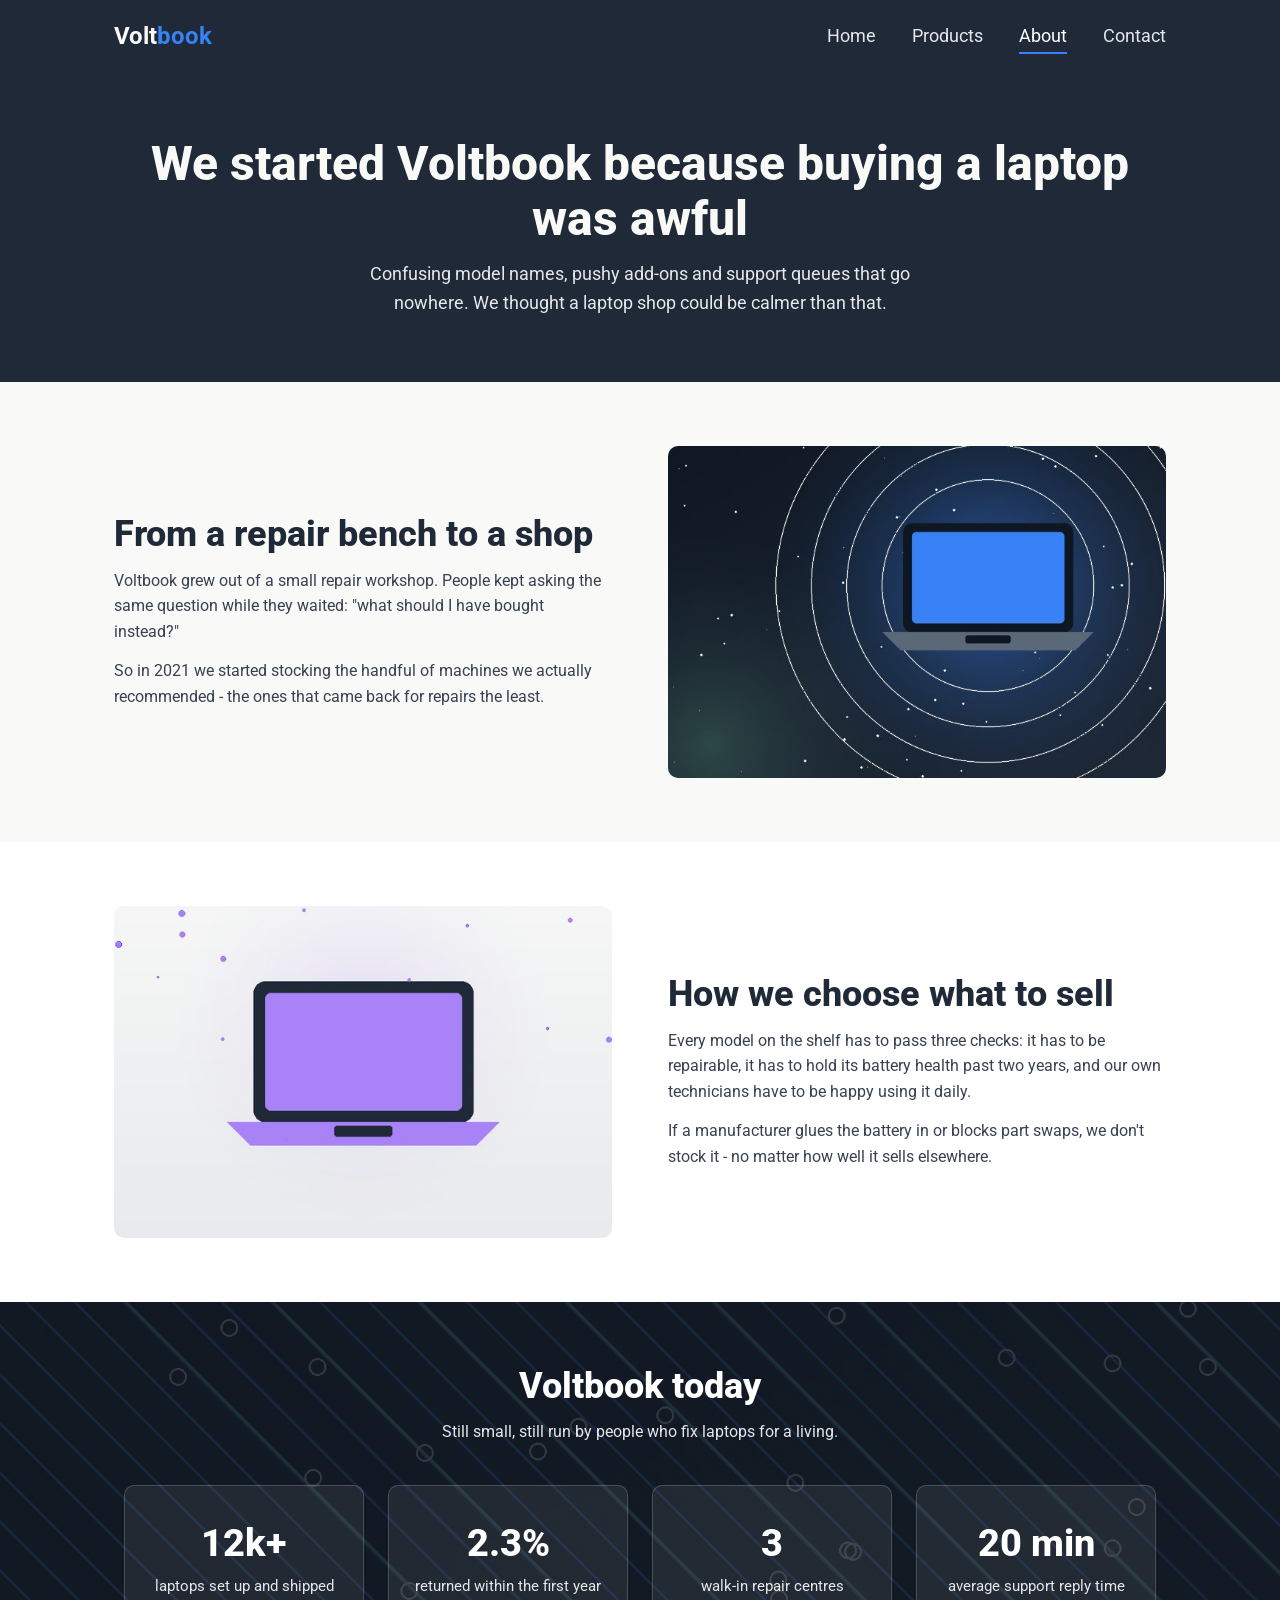
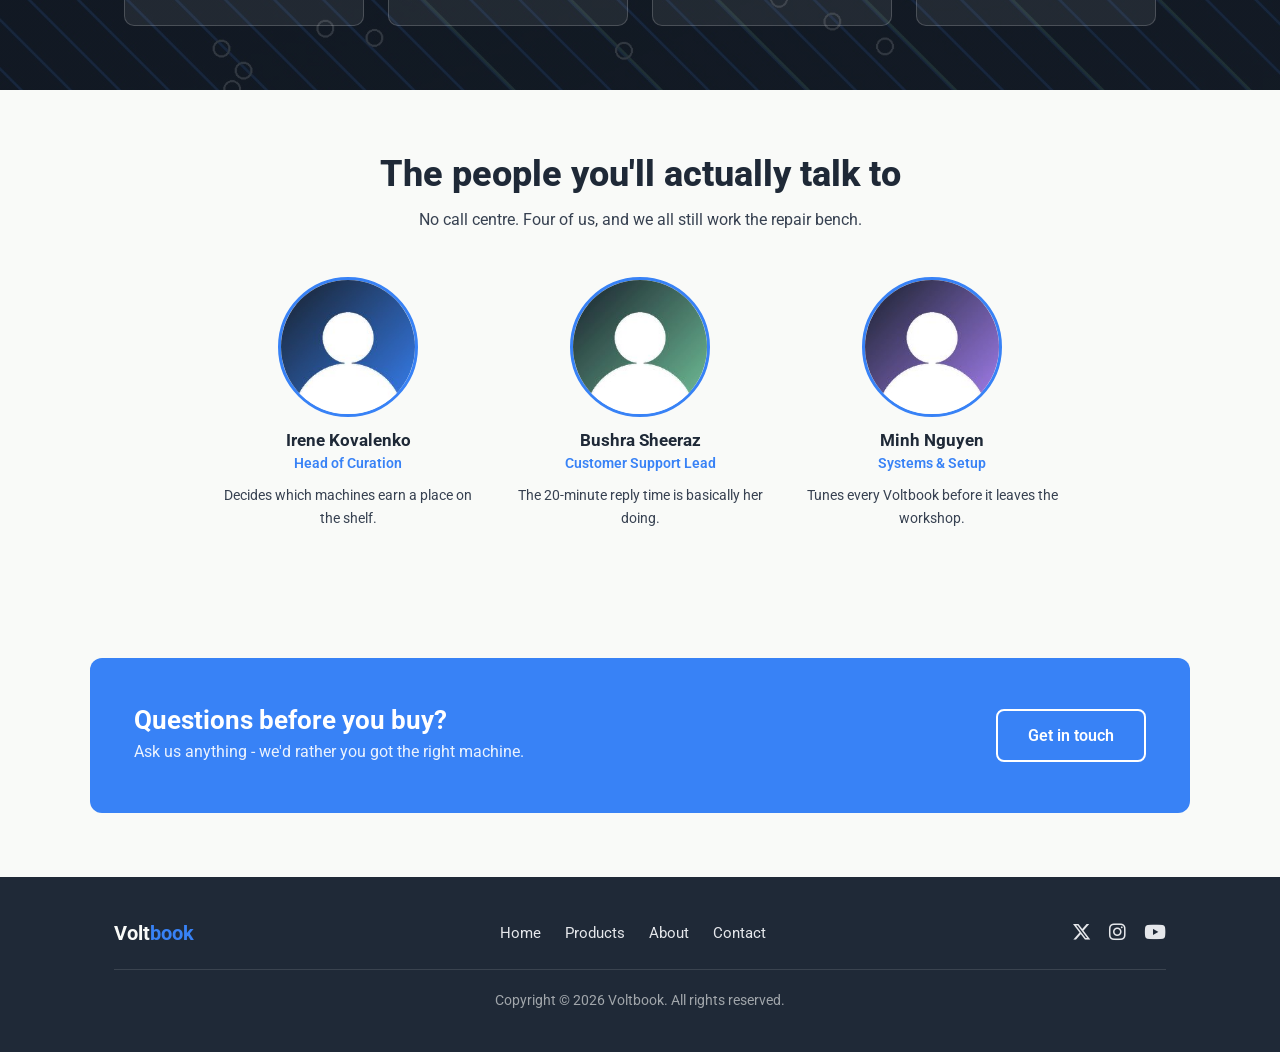
==== about.html @ 959df18a "Add About page Shared header/footer, dark page hero, two alternating flexbox split sections (story +" ====
<!doctype html>
<html lang="en">
  <head>
    <meta charset="UTF-8" />
    <meta name="viewport" content="width=device-width, initial-scale=1.0" />
    <meta
      name="description"
      content="How Voltbook started, how we choose which laptops to sell, and the small team behind the shop."
    />
    <title>About Voltbook - our story</title>

    <link rel="preconnect" href="https://fonts.googleapis.com" />
    <link rel="preconnect" href="https://fonts.gstatic.com" crossorigin />
    <link rel="stylesheet" href="styles.css" />
    <link
      rel="stylesheet"
      href="https://cdnjs.cloudflare.com/ajax/libs/font-awesome/6.5.1/css/all.min.css"
    />
  </head>
  <body>
    <!-- ============================ Shared header ======================== -->
    <header class="site-header">
      <div class="wrap">
        <a href="index.html" class="logo">Volt<span>book</span></a>

        <!-- CSS-only burger menu: the checkbox holds the open/closed state -->
        <input type="checkbox" id="nav-toggle" class="nav-checkbox" />
        <label for="nav-toggle" class="nav-toggle" aria-label="Toggle navigation menu">
          <span></span><span></span><span></span>
        </label>

        <nav class="main-nav" aria-label="Main">
          <ul>
            <li><a href="index.html">Home</a></li>
            <li><a href="products.html">Products</a></li>
            <li><a href="about.html" aria-current="page">About</a></li>
            <li><a href="contact.html">Contact</a></li>
          </ul>
        </nav>
      </div>
    </header>

    <main id="main">
      <!-- ============================= Page hero ======================== -->
      <section class="page-hero">
        <div class="wrap">
          <h1>We started Voltbook because buying a laptop was awful</h1>
          <p>
            Confusing model names, pushy add-ons and support queues that go
            nowhere. We thought a laptop shop could be calmer than that.
          </p>
        </div>
      </section>

      <!-- ============================== Story =========================== -->
      <section class="section">
        <div class="wrap split">
          <div>
            <h2>From a repair bench to a shop</h2>
            <p>
              Voltbook grew out of a small repair workshop. People kept asking the
              same question while they waited: "what should I have bought instead?"
            </p>
            <p>
              So in 2021 we started stocking the handful of machines we actually
              recommended - the ones that came back for repairs the least.
            </p>
          </div>
          <img
            src="assets/img/hero-1200.jpg"
            srcset="
              assets/img/hero-800.jpg   800w,
              assets/img/hero-1200.jpg 1200w,
              assets/img/hero-1600.jpg 1600w
            "
            sizes="(max-width: 900px) 100vw, 50vw"
            width="1200"
            height="675"
            alt="The Voltbook workshop, represented by a glowing laptop and signal rings"
          />
        </div>
      </section>

      <!-- =========================== How we pick ======================== -->
      <section class="section features">
        <div class="wrap split reverse">
          <div>
            <h2>How we choose what to sell</h2>
            <p>
              Every model on the shelf has to pass three checks: it has to be
              repairable, it has to hold its battery health past two years, and
              our own technicians have to be happy using it daily.
            </p>
            <p>
              If a manufacturer glues the battery in or blocks part swaps, we
              don't stock it - no matter how well it sells elsewhere.
            </p>
          </div>
          <img
            src="assets/img/laptop-studio-640.jpg"
            srcset="
              assets/img/laptop-studio-320.jpg 320w,
              assets/img/laptop-studio-640.jpg 640w
            "
            sizes="(max-width: 900px) 100vw, 50vw"
            width="640"
            height="640"
            alt="A Voltbook Studio laptop shown against a light background"
          />
        </div>
      </section>

      <!-- ===================== Decorative pattern band ================== -->
      <!--
        The background image here is decorative, so it lives in CSS, not HTML.
        A media query swaps pattern-900.jpg for pattern-1800.jpg above 900px,
        so phones never download the large file.
      -->
      <section class="section pattern-band">
        <div class="wrap">
          <h2 class="section-title">Voltbook today</h2>
          <p class="section-intro">
            Still small, still run by people who fix laptops for a living.
          </p>
          <div class="stats">
            <div class="stat">
              <strong>12k+</strong>
              <span>laptops set up and shipped</span>
            </div>
            <div class="stat">
              <strong>2.3%</strong>
              <span>returned within the first year</span>
            </div>
            <div class="stat">
              <strong>3</strong>
              <span>walk-in repair centres</span>
            </div>
            <div class="stat">
              <strong>20 min</strong>
              <span>average support reply time</span>
            </div>
          </div>
        </div>
      </section>

      <!-- =============================== Team =========================== -->
      <section class="section">
        <div class="wrap">
          <h2 class="section-title">The people you'll actually talk to</h2>
          <p class="section-intro">
            No call centre. Four of us, and we all still work the repair bench.
          </p>

          <div class="team">
            <figure class="member">
              <img
                src="assets/img/team-1-400.jpg"
                srcset="assets/img/team-1-200.jpg 200w, assets/img/team-1-400.jpg 400w"
                sizes="140px"
                width="400"
                height="400"
                alt="Portrait of Irene Kovalenko"
              />
              <figcaption>
                <h3>Irene Kovalenko</h3>
                <span>Head of Curation</span>
                <p>Decides which machines earn a place on the shelf.</p>
              </figcaption>
            </figure>

            <figure class="member">
              <img
                src="assets/img/team-2-400.jpg"
                srcset="assets/img/team-2-200.jpg 200w, assets/img/team-2-400.jpg 400w"
                sizes="140px"
                width="400"
                height="400"
                alt="Portrait of Bushra Sheeraz"
              />
              <figcaption>
                <h3>Bushra Sheeraz</h3>
                <span>Customer Support Lead</span>
                <p>The 20-minute reply time is basically her doing.</p>
              </figcaption>
            </figure>

            <figure class="member">
              <img
                src="assets/img/team-3-400.jpg"
                srcset="assets/img/team-3-200.jpg 200w, assets/img/team-3-400.jpg 400w"
                sizes="140px"
                width="400"
                height="400"
                alt="Portrait of Minh Nguyen"
              />
              <figcaption>
                <h3>Minh Nguyen</h3>
                <span>Systems &amp; Setup</span>
                <p>Tunes every Voltbook before it leaves the workshop.</p>
              </figcaption>
            </figure>
          </div>
        </div>
      </section>

      <!-- ========================== Call to action ===================== -->
      <section class="cta">
        <div class="wrap">
          <div>
            <h2>Questions before you buy?</h2>
            <p>Ask us anything - we'd rather you got the right machine.</p>
          </div>
          <a href="contact.html" class="btn btn--ghost">Get in touch</a>
        </div>
      </section>
    </main>

    <!-- ============================ Shared footer ====================== -->
    <footer class="site-footer">
      <div class="wrap">
        <a href="index.html" class="logo">Volt<span>book</span></a>

        <nav class="footer-links" aria-label="Footer">
          <a href="index.html">Home</a>
          <a href="products.html">Products</a>
          <a href="about.html">About</a>
          <a href="contact.html">Contact</a>
        </nav>

        <div class="social">
          <a href="#" aria-label="Voltbook on X"><i class="fa-brands fa-x-twitter"></i></a>
          <a href="#" aria-label="Voltbook on Instagram"><i class="fa-brands fa-instagram"></i></a>
          <a href="#" aria-label="Voltbook on YouTube"><i class="fa-brands fa-youtube"></i></a>
        </div>

        <p class="footer-copy">Copyright &copy; 2026 Voltbook. All rights reserved.</p>
      </div>
    </footer>
  </body>
</html>
---- styles.css ----
/* =========================================================================
   Voltbook - shared stylesheet
   Assignment constraints: vanilla CSS, Flexbox only (NO Grid), media queries,
   CSS-only burger menu, imported Roboto font.
   ========================================================================= */

/* Import the required Roboto font (must be the first rule in the file). */
@import url("https://fonts.googleapis.com/css2?family=Roboto:ital,wght@0,300;0,400;0,500;0,700;0,800;0,900;1,300&display=swap");

/* ----------------------------- Design tokens ----------------------------- */
:root {
  --max-width: 1100px;

  /* Colours - taken straight from the client's style sheet */
  --blue: #3882f6;          /* buttons + call-to-action background */
  --blue-dark: #1c64d8;     /* hover state */
  --bg-dark: #1f2937;       /* hero + footer background */
  --bg-light: #f9faf8;      /* light page background */
  --quote-bg: #e5e7eb;      /* quote section background */
  --text-on-dark: #f9faf8;  /* hero heading, header logo */
  --text-muted-dark: #e5e7eb;/* hero sub-text, header links */
  --heading: #1f2937;       /* section headings on light background */
  --body: #374151;          /* normal paragraph text */
  --border: #d7dbe0;

  /* Type scale. Desktop values match the client's spec (48 / 36 / 24 / 18);
     clamp() lets them shrink on small screens so nothing overflows. */
  --fs-hero: clamp(2rem, 4.5vw + 1rem, 3rem);       /* 32 -> 48px */
  --fs-section: clamp(1.75rem, 3vw + 1rem, 2.25rem); /* 28 -> 36px */
  --fs-quote: clamp(1.4rem, 2.4vw + 0.8rem, 2.25rem);/* ~22 -> 36px */
  --fs-logo: 1.5rem;   /* 24px */
  --fs-lead: 1.125rem; /* 18px */

  --space: 24px;
  --radius: 10px;
}

/* --------------------------------- Reset -------------------------------- */
* {
  box-sizing: border-box; /* padding/border count inside the declared size */
  margin: 0;
  padding: 0;
}

html {
  scroll-behavior: smooth;
}

body {
  font-family: Roboto, "Helvetica Neue", Arial, sans-serif;
  font-weight: 400;
  color: var(--body);
  background: var(--bg-light);
  line-height: 1.6;
  -webkit-font-smoothing: antialiased;
}

a {
  color: inherit;
  text-decoration: none;
}

ul {
  list-style: none;
}

img {
  max-width: 100%;
  height: auto;      /* keep aspect ratio when width is constrained */
  display: block;
}

h1,
h2,
h3 {
  color: var(--heading);
  line-height: 1.15;
}

/* ------------------------------ Utilities ------------------------------- */
.wrap {
  max-width: var(--max-width);
  margin: 0 auto;          /* centres the content column */
  padding: 0 var(--space);
}

.section {
  padding: 64px 0;
}

.section-title {
  font-size: var(--fs-section);
  font-weight: 800;         /* "extra-bold" from the spec */
  text-align: center;
  color: var(--heading);
}

.section-title + .section-intro {
  max-width: 620px;
  margin: 12px auto 0;
  text-align: center;
}

.btn {
  display: inline-block;
  background: var(--blue);
  color: #fff;
  font: inherit;
  font-weight: 600;
  padding: 12px 30px;
  border: 2px solid var(--blue);
  border-radius: 8px;
  cursor: pointer;
  transition: background-color 0.15s ease, border-color 0.15s ease;
}

.btn:hover {
  background: var(--blue-dark);
  border-color: var(--blue-dark);
}

.btn--ghost {
  background: transparent;
  border-color: #fff;
  color: #fff;
}

.btn--ghost:hover {
  background: rgba(255, 255, 255, 0.12);
  border-color: #fff;
}

/* =============================== Header ================================= */
.site-header {
  background: var(--bg-dark);
  color: var(--text-on-dark);
}

.site-header .wrap {
  display: flex;
  align-items: center;
  justify-content: space-between;
  min-height: 72px;
  position: relative;
}

.logo {
  font-size: var(--fs-logo);   /* 24px */
  font-weight: 700;
  color: var(--text-on-dark);
}

.logo span {
  color: var(--blue);
}

.main-nav ul {
  display: flex;
  gap: 36px;
}

.main-nav a {
  font-size: var(--fs-lead);   /* 18px */
  color: var(--text-muted-dark);
  padding: 6px 0;
  transition: color 0.15s ease;
}

.main-nav a:hover,
.main-nav a[aria-current="page"] {
  color: #fff;
  border-bottom: 2px solid var(--blue);
}

/* ---- CSS-only burger menu (checkbox technique, no JavaScript) ----
   A hidden <input type="checkbox"> holds the open/closed state. The <label>
   is the visible button; clicking it flips the checkbox, and the sibling
   selector `.nav-checkbox:checked ~ .main-nav` opens the panel. */
.nav-checkbox {
  position: absolute;
  width: 1px;
  height: 1px;
  opacity: 0;              /* invisible but still keyboard-focusable */
  pointer-events: none;
}

.nav-toggle {
  display: none;           /* hidden on desktop, shown in the media query */
  width: 44px;
  height: 44px;
  padding: 11px;
  flex-direction: column;
  justify-content: center;
  gap: 5px;
  cursor: pointer;
}

.nav-toggle span {
  display: block;
  height: 3px;
  width: 100%;
  background: var(--text-on-dark);
  border-radius: 2px;
  transition: transform 0.25s ease, opacity 0.2s ease;
}

/* Keyboard focus ring on the label */
.nav-checkbox:focus-visible ~ .nav-toggle {
  outline: 2px solid var(--blue);
  outline-offset: 2px;
}

/* =============================== Footer ================================= */
.site-footer {
  background: var(--bg-dark);
  color: var(--text-muted-dark);
}

.site-footer .wrap {
  display: flex;
  flex-wrap: wrap;
  justify-content: space-between;
  align-items: center;
  gap: 20px;
  padding-top: 40px;
  padding-bottom: 40px;
}

.site-footer .logo {
  font-size: 1.25rem;
}

.footer-links {
  display: flex;
  flex-wrap: wrap;
  gap: 24px;
  font-size: 0.95rem;
}

.footer-links a:hover {
  color: #fff;
}

.social {
  display: flex;
  gap: 18px;
  font-size: 1.2rem;
}

.social a:hover {
  color: var(--blue);
}

.footer-copy {
  width: 100%;
  text-align: center;
  font-size: 0.85rem;
  padding-top: 20px;
  border-top: 1px solid rgba(255, 255, 255, 0.12);
  color: rgba(249, 250, 248, 0.6);
}

/* ================================ Hero ================================= */
.hero {
  background: var(--bg-dark);
  color: var(--text-on-dark);
}

.hero .wrap {
  display: flex;
  align-items: center;
  gap: 56px;
  padding-top: 72px;
  padding-bottom: 88px;
}

.hero-text {
  flex: 1 1 46%;
  min-width: 0;   /* lets the flex item shrink instead of overflowing */
}

.hero-text h1 {
  font-size: var(--fs-hero);   /* 48px on desktop */
  font-weight: 800;            /* extra-bold */
  color: var(--text-on-dark);
  margin-bottom: 16px;
}

.hero-text p {
  font-size: var(--fs-lead);   /* 18px */
  font-weight: 400;
  color: var(--text-muted-dark);
  margin-bottom: 28px;
  max-width: 46ch;
}

.hero-media {
  flex: 1 1 54%;
  min-width: 0;
}

.hero-media img {
  width: 100%;
  height: auto;
  border-radius: var(--radius);
}

/* ============================ Features / info ========================== */
.features {
  background: #fff;
}

.feature-list {
  display: flex;
  flex-wrap: wrap;
  gap: 24px;
  margin-top: 40px;
}

.feature {
  flex: 1 1 200px;
  background: #fff;
  border: 1px solid var(--blue);
  border-radius: var(--radius);
  padding: 28px 24px;
  text-align: center;
}

.feature i {
  font-size: 1.8rem;
  color: var(--blue);
  margin-bottom: 12px;
}

.feature h3 {
  font-size: 1.1rem;
  margin-bottom: 8px;
}

.feature p {
  font-size: 0.95rem;
}

/* =============================== Quote ================================= */
.quote {
  background: var(--quote-bg);
  padding: 80px 0;
}

.quote .wrap {
  max-width: 760px;
  text-align: center;
}

.quote blockquote {
  font-size: var(--fs-quote);  /* 36px on desktop */
  font-weight: 300;            /* light */
  font-style: italic;
  color: var(--heading);
}

.quote cite {
  display: block;
  margin-top: 20px;
  font-size: 1rem;
  font-style: normal;
  font-weight: 700;
  color: var(--heading);
}

/* ========================== Call to action =========================== */
/* Contained blue band with whitespace around it, like the client design. */
.cta {
  background: var(--bg-light);
  padding: 0 var(--space);
}

.cta .wrap {
  display: flex;
  align-items: center;
  justify-content: space-between;
  gap: 28px;
  max-width: var(--max-width);
  padding: 48px 44px;
  background: var(--blue);
  color: #fff;
  border-radius: 12px;
  margin: 64px auto;
}

.cta h2 {
  color: #fff;
  font-size: 1.6rem;
  margin-bottom: 4px;
}

.cta p {
  color: rgba(255, 255, 255, 0.9);
}

/* ===================== About page specific ========================== */
.page-hero {
  background: var(--bg-dark);
  color: var(--text-on-dark);
  text-align: center;
  padding: 64px 0;
}

.page-hero h1 {
  font-size: var(--fs-hero);
  font-weight: 800;
  color: var(--text-on-dark);
}

.page-hero p {
  font-size: var(--fs-lead);
  color: var(--text-muted-dark);
  max-width: 60ch;
  margin: 14px auto 0;
}

.split {
  display: flex;
  align-items: center;
  gap: 56px;
}

.split.reverse {
  flex-direction: row-reverse;
}

.split > * {
  flex: 1 1 0;
  min-width: 0;   /* without this the image keeps its intrinsic width */
}

.split img {
  width: 100%;
  aspect-ratio: 3 / 2;   /* keeps both story images the same shape */
  object-fit: cover;
  border-radius: var(--radius);
}

.split h2 {
  font-size: var(--fs-section);
  font-weight: 800;
  margin-bottom: 12px;
}

.split p + p {
  margin-top: 14px;
}

/* Decorative band - background image is swapped by a media query below */
.pattern-band {
  background-color: var(--bg-dark);
  /* dark wash over the decorative pattern so text stays readable */
  background-image: linear-gradient(
      rgba(17, 24, 34, 0.86),
      rgba(17, 24, 34, 0.86)
    ),
    url("assets/img/pattern-900.jpg");
  background-size: cover;
  background-position: center;
  color: var(--text-on-dark);
  text-align: center;
}

.pattern-band .section-title {
  color: #fff;
}

.pattern-band .section-intro {
  color: var(--text-muted-dark);
}

.stats {
  display: flex;
  flex-wrap: wrap;
  justify-content: center;
  gap: 24px;
  margin-top: 40px;
}

.stat {
  flex: 1 1 200px;
  min-width: 0;
  max-width: 240px;
  background: rgba(255, 255, 255, 0.07);
  border: 1px solid rgba(255, 255, 255, 0.18);
  border-radius: var(--radius);
  padding: 26px 18px;
}

.stat strong {
  display: block;
  font-size: 2.4rem;
  font-weight: 800;
  color: #fff;
}

.stat span {
  font-size: 0.95rem;
  color: var(--text-muted-dark);
}

.team {
  display: flex;
  flex-wrap: wrap;
  justify-content: center;
  gap: 32px;
  margin-top: 44px;
}

.member {
  flex: 1 1 220px;
  max-width: 260px;
  text-align: center;
}

.member img {
  width: 140px;
  height: 140px;
  border-radius: 50%;
  object-fit: cover;
  margin: 0 auto 14px;
  border: 3px solid var(--blue);
}

.member h3 {
  font-size: 1.05rem;
}

.member span {
  font-size: 0.9rem;
  color: var(--blue);
  font-weight: 600;
}

.member p {
  font-size: 0.9rem;
  margin-top: 8px;
}

/* ===================== Products page specific ======================= */
.product-list {
  display: flex;
  flex-wrap: wrap;
  gap: 28px;
  margin-top: 44px;
}

.card {
  flex: 1 1 240px;
  min-width: 0;
  max-width: 320px;
  background: #fff;
  border: 1px solid var(--border);
  border-radius: var(--radius);
  overflow: hidden;
  display: flex;
  flex-direction: column;
  transition: transform 0.15s ease, box-shadow 0.15s ease;
}

.card:hover {
  transform: translateY(-4px);
  box-shadow: 0 12px 28px rgba(31, 41, 55, 0.12);
}

.card img {
  width: 100%;
  aspect-ratio: 1 / 1;
  object-fit: cover;
  background: var(--quote-bg);
}

.card-body {
  padding: 20px;
  display: flex;
  flex-direction: column;
  gap: 6px;
  flex: 1;
}

.card-body h3 {
  font-size: 1.1rem;
}

.card-body .price {
  font-weight: 800;
  color: var(--blue);
  font-size: 1.15rem;
}

.card-body p {
  font-size: 0.9rem;
  flex: 1;
}

.card-body .btn {
  margin-top: 12px;
  text-align: center;
}

.spec-row {
  display: flex;
  flex-wrap: wrap;
  gap: 10px;
  font-size: 0.8rem;
}

.spec-row span {
  background: var(--quote-bg);
  color: var(--heading);
  padding: 3px 10px;
  border-radius: 999px;
}

/* ===================== Contact page specific ======================= */
.contact-layout {
  display: flex;
  flex-wrap: wrap;
  gap: 48px;
}

.contact-info {
  flex: 1 1 260px;
  min-width: 0;
}

.contact-info h2,
.contact-form h2 {
  flex-basis: 100%;   /* heading always sits on its own row */
  width: 100%;
  font-size: 1.5rem;
  font-weight: 700;
  margin-bottom: 10px;
}

.contact-info li {
  display: flex;
  align-items: flex-start;
  gap: 14px;
  margin-bottom: 20px;
}

.contact-info i {
  color: var(--blue);
  font-size: 1.2rem;
  margin-top: 3px;
}

.contact-form {
  flex: 2 1 360px;
  min-width: 0;
  display: flex;
  flex-wrap: wrap;
  gap: 18px;
}

.field {
  display: flex;
  flex-direction: column;
  flex: 1 1 100%;
  gap: 6px;
}

.field.half {
  flex: 1 1 45%;
}

.field label {
  font-size: 0.9rem;
  font-weight: 600;
  color: var(--heading);
}

.field input,
.field textarea {
  font: inherit;
  padding: 12px 14px;
  border: 1px solid var(--border);
  border-radius: 8px;
  background: #fff;
  color: var(--body);
}

.field input:focus,
.field textarea:focus {
  outline: 2px solid var(--blue);
  border-color: var(--blue);
}

.field textarea {
  min-height: 140px;
  resize: vertical;
}

.contact-form .btn {
  flex: 1 1 100%;
}

/* ========================================================================
   RESPONSIVE  -  Flexbox layouts reflow, nav becomes a burger menu
   ======================================================================== */

/* -------- Tablet and below: burger menu + single-column heroes -------- */
@media (max-width: 900px) {
  .nav-toggle {
    display: flex;   /* show the burger button */
  }

  /* Collapsible panel that drops down below the header bar */
  .main-nav {
    position: absolute;
    top: 100%;
    left: 0;
    width: 100%;
    background: var(--bg-dark);
    border-top: 1px solid rgba(255, 255, 255, 0.12);
    max-height: 0;
    overflow: hidden;
    transition: max-height 0.3s ease;
    z-index: 20;
  }

  /* Checkbox checked -> panel opens (pure CSS, sibling selector) */
  .nav-checkbox:checked ~ .main-nav {
    max-height: 320px;
  }

  /* Burger morphs into an X while the menu is open */
  .nav-checkbox:checked ~ .nav-toggle span:nth-child(1) {
    transform: translateY(8px) rotate(45deg);
  }
  .nav-checkbox:checked ~ .nav-toggle span:nth-child(2) {
    opacity: 0;
  }
  .nav-checkbox:checked ~ .nav-toggle span:nth-child(3) {
    transform: translateY(-8px) rotate(-45deg);
  }

  .main-nav ul {
    flex-direction: column;
    gap: 0;
  }

  .main-nav li {
    border-top: 1px solid rgba(255, 255, 255, 0.08);
  }

  .main-nav li:first-child {
    border-top: 0;
  }

  .main-nav a {
    display: block;
    padding: 16px var(--space);
  }

  .main-nav a:hover,
  .main-nav a[aria-current="page"] {
    border-bottom: 0;
    background: rgba(56, 130, 246, 0.16);
    color: #fff;
  }

  /* Heroes and split sections stack vertically */
  .hero .wrap,
  .split,
  .split.reverse {
    flex-direction: column;
    padding-top: 48px;
    padding-bottom: 56px;
  }

  .hero-text,
  .hero-media {
    flex-basis: auto;
    width: 100%;
  }

  .hero-text p {
    max-width: none;
  }

  /* feature cards go to a tidy 2 x 2 instead of 3 + 1 */
  .feature {
    flex: 1 1 260px;
  }

  .cta .wrap {
    flex-direction: column;
    text-align: center;
  }
}

/* Larger decorative background only for wider screens (saves mobile data) */
@media (min-width: 901px) {
  .pattern-band {
    background-image: linear-gradient(
        rgba(17, 24, 34, 0.86),
        rgba(17, 24, 34, 0.86)
      ),
      url("assets/img/pattern-1800.jpg");
  }
}

/* -------------------- Phones: one column, tighter -------------------- */
@media (max-width: 600px) {
  .section {
    padding: 48px 0;
  }

  .feature-list {
    flex-direction: column;
  }

  .feature,
  .card,
  .member,
  .stat {
    max-width: none;
  }

  .field.half {
    flex: 1 1 100%;
  }

  .site-footer .wrap {
    flex-direction: column;
    text-align: center;
    justify-content: center;
  }

  .footer-links,
  .social {
    justify-content: center;
  }
}
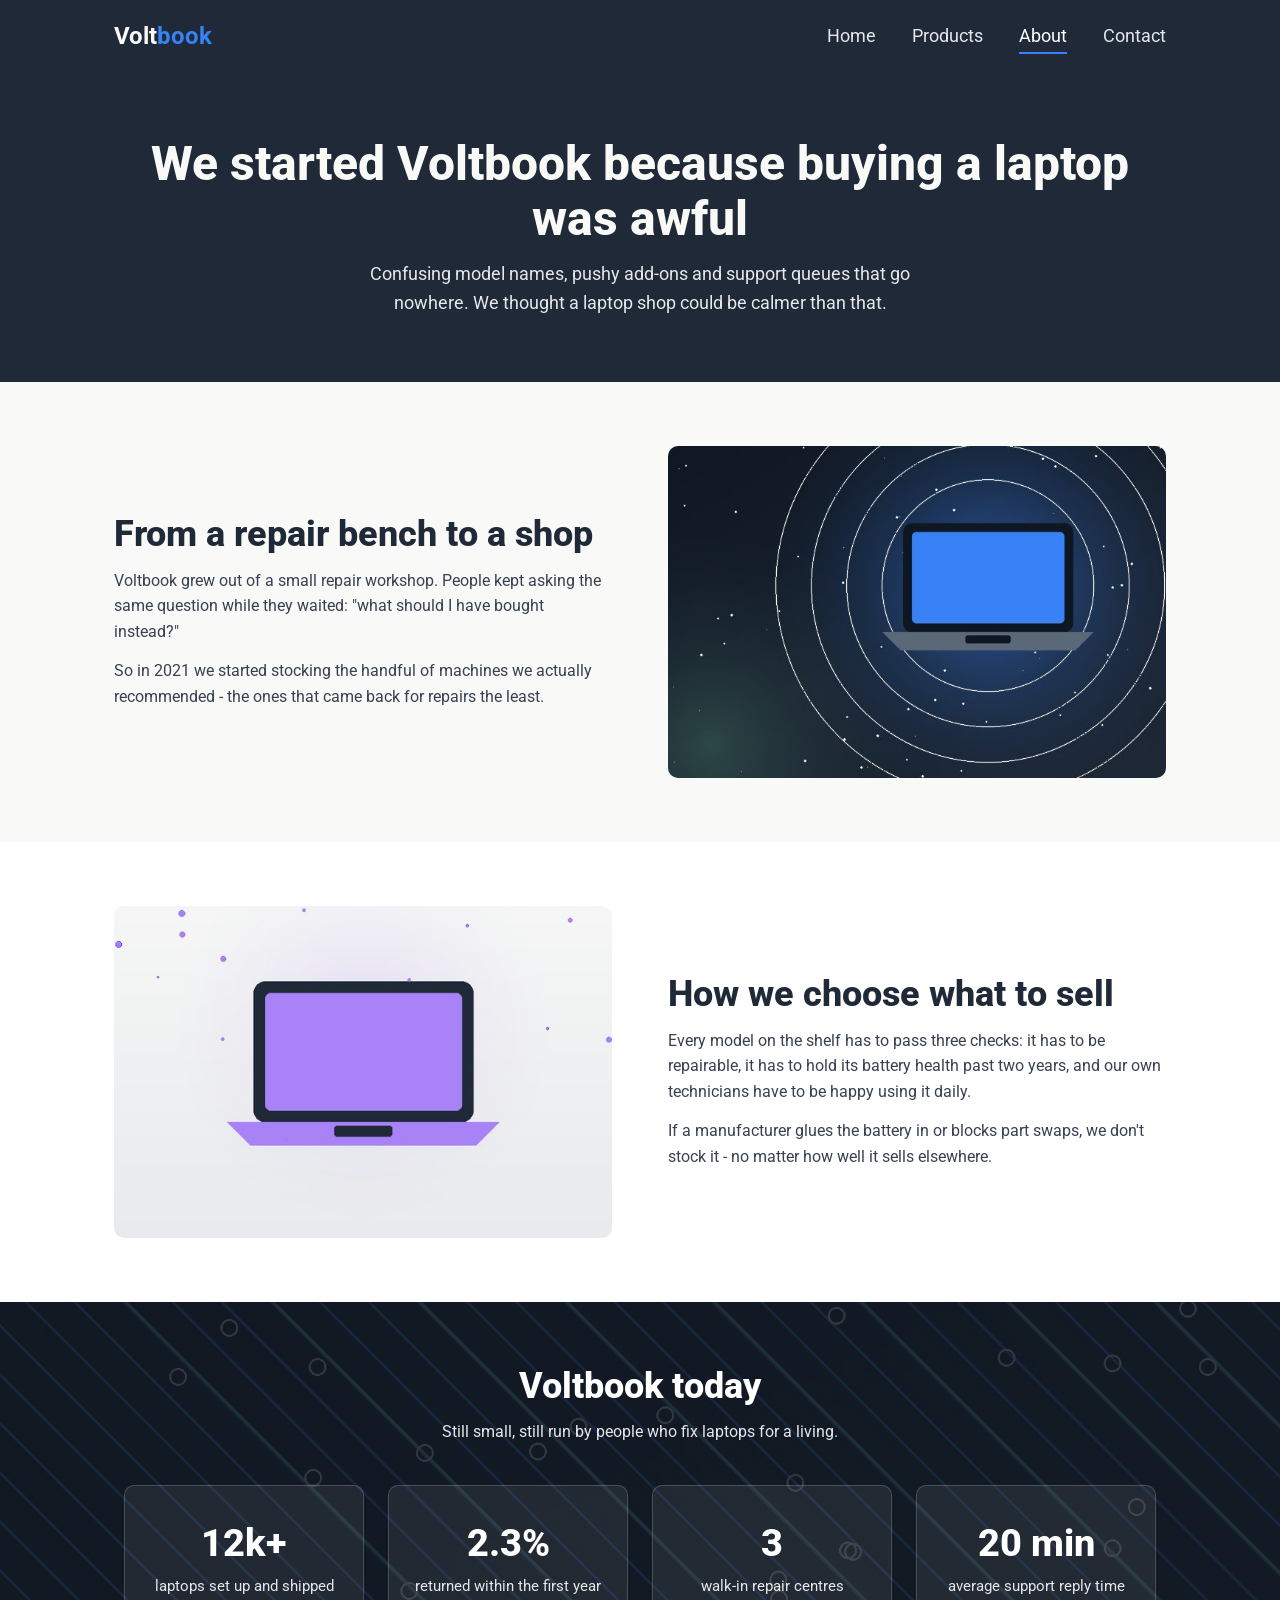
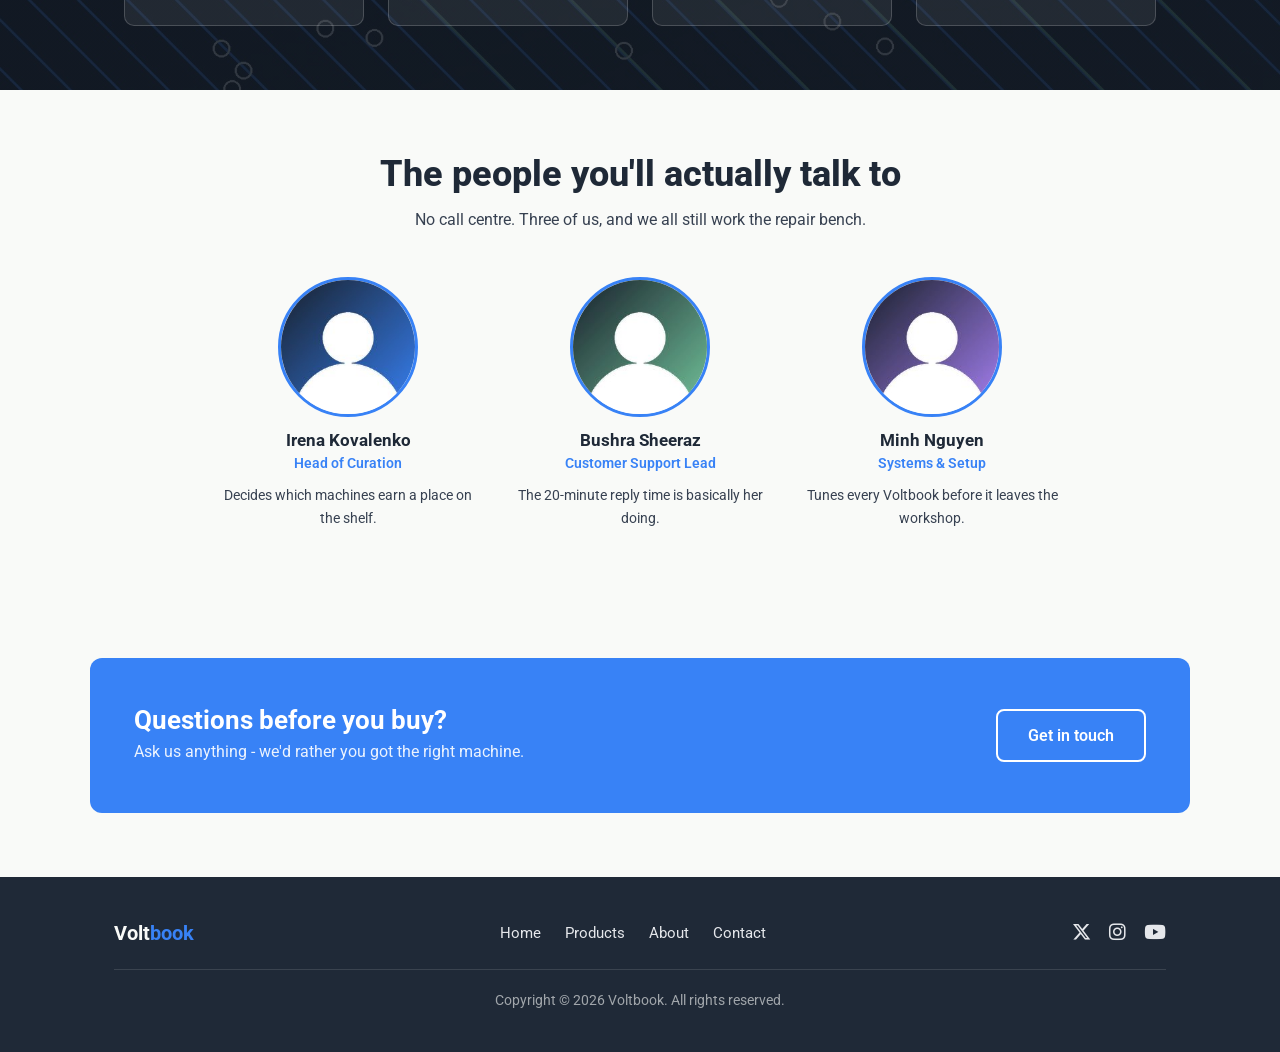
==== commit 67bf6219: "fix typos in about.html" ====
--- a/about.html
+++ b/about.html
@@ -148,7 +148,7 @@
         <div class="wrap">
           <h2 class="section-title">The people you'll actually talk to</h2>
           <p class="section-intro">
-            No call centre. Four of us, and we all still work the repair bench.
+            No call centre. Three of us, and we all still work the repair bench.
           </p>
 
           <div class="team">
@@ -162,7 +162,7 @@
                 alt="Portrait of Irene Kovalenko"
               />
               <figcaption>
-                <h3>Irene Kovalenko</h3>
+                <h3>Irena Kovalenko</h3>
                 <span>Head of Curation</span>
                 <p>Decides which machines earn a place on the shelf.</p>
               </figcaption>
